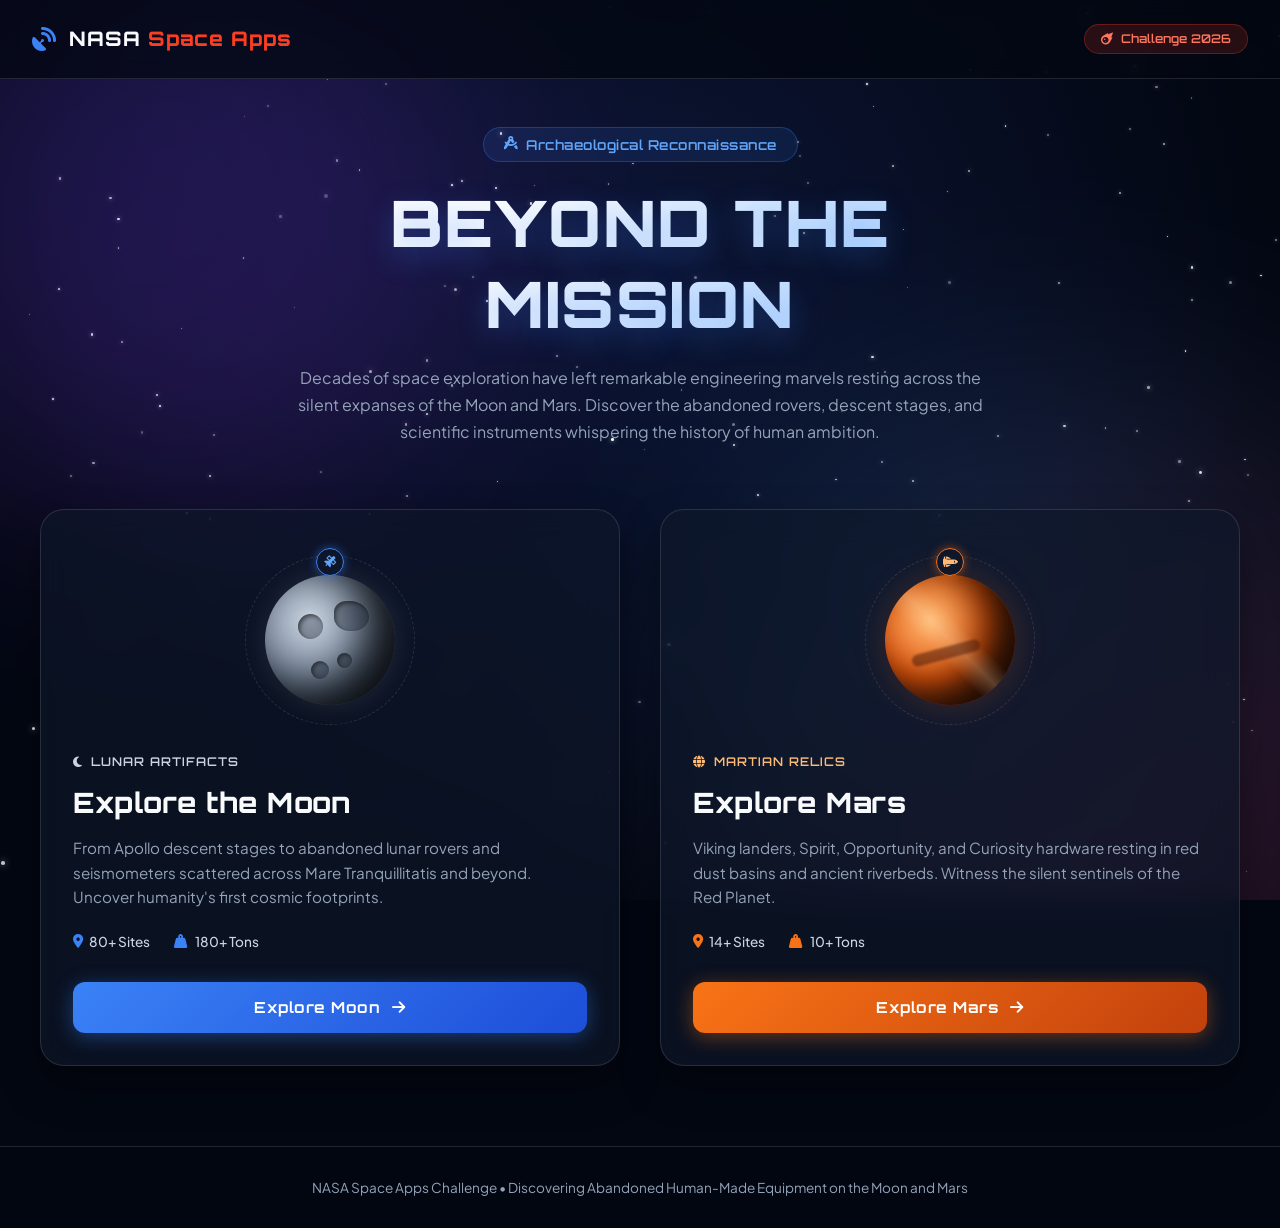
==== index.html @ 648ccd18 "Initial project upload" ====
﻿<!DOCTYPE html>
<html lang="en">
<head>
    <meta charset="UTF-8">
    <meta name="viewport" content="width=device-width, initial-scale=1.0">
    <title>Beyond the Mission | NASA Space Apps Challenge</title>
    <link rel="stylesheet" href="style.css">
    <link rel="preconnect" href="https://fonts.googleapis.com">
    <link rel="preconnect" href="https://fonts.gstatic.com" crossorigin>
    <link href="https://fonts.googleapis.com/css2?family=Orbitron:wght@400;600;800;900&family=Plus+Jakarta+Sans:wght@300;400;500;600;700&display=swap" rel="stylesheet">
    <link rel="stylesheet" href="https://cdnjs.cloudflare.com/ajax/libs/font-awesome/6.4.0/css/all.min.css">
</head>
<body>
    <div class="space-background">
        <div id="stars"></div>
        <div id="stars2"></div>
        <div id="stars3"></div>
        <div class="nebula nebula-1"></div>
        <div class="nebula nebula-2"></div>
    </div>

    <header class="site-header">
        <div class="nav-container">
            <div class="logo">
                <i class="fa-solid fa-satellite-dish spinning-slow"></i>
                <span>NASA <span class="highlight">Space Apps</span></span>
            </div>
            <div class="nav-badge">
                <i class="fa-solid fa-meteor"></i> Challenge 2026
            </div>
        </div>
    </header>

    <main class="main-content">
        <section class="hero-section">
            <div class="hero-badge">
                <i class="fa-solid fa-compass-drafting"></i> Archaeological Reconnaissance
            </div>
            <h1 class="hero-title">Beyond the Mission</h1>
            <p class="hero-subtitle">
                Decades of space exploration have left remarkable engineering marvels resting across the silent expanses of the Moon and Mars. Discover the abandoned rovers, descent stages, and scientific instruments whispering the history of human ambition.
            </p>
        </section>

        <section class="cards-grid">
            <!-- Moon Card -->
            <div class="planet-card moon-card" data-planet="moon">
                <div class="card-glow"></div>
                <div class="visual-container">
                    <div class="planet-sphere moon-sphere">
                        <div class="crater c1"></div>
                        <div class="crater c2"></div>
                        <div class="crater c3"></div>
                        <div class="crater c4"></div>
                        <div class="surface-texture"></div>
                    </div>
                    <div class="orbit-ring">
                        <div class="orbit-satellite"><i class="fa-solid fa-satellite"></i></div>
                    </div>
                </div>
                <div class="card-content">
                    <div class="card-tag"><i class="fa-solid fa-moon"></i> Lunar Artifacts</div>
                    <h2>Explore the Moon</h2>
                    <p>
                        From Apollo descent stages to abandoned lunar rovers and seismometers scattered across Mare Tranquillitatis and beyond. Uncover humanity's first cosmic footprints.
                    </p>
                    <div class="card-stats">
                        <span><i class="fa-solid fa-location-dot"></i> 80+ Sites</span>
                        <span><i class="fa-solid fa-weight-hanging"></i> 180+ Tons</span>
                    </div>
                    <a href="moon.html" class="explore-btn moon-btn" style="text-decoration: none;">
                        <span>Explore Moon</span>
                        <i class="fa-solid fa-arrow-right"></i>
                    </a>
                </div>
            </div>

            <!-- Mars Card -->
            <div class="planet-card mars-card" data-planet="mars">
                <div class="card-glow"></div>
                <div class="visual-container">
                    <div class="planet-sphere mars-sphere">
                        <div class="mars-dust"></div>
                        <div class="mars-canyon"></div>
                        <div class="surface-texture"></div>
                    </div>
                    <div class="orbit-ring">
                        <div class="orbit-satellite mars-sat"><i class="fa-solid fa-space-shuttle"></i></div>
                    </div>
                </div>
                <div class="card-content">
                    <div class="card-tag"><i class="fa-solid fa-globe"></i> Martian Relics</div>
                    <h2>Explore Mars</h2>
                    <p>
                        Viking landers, Spirit, Opportunity, and Curiosity hardware resting in red dust basins and ancient riverbeds. Witness the silent sentinels of the Red Planet.
                    </p>
                    <div class="card-stats">
                        <span><i class="fa-solid fa-location-dot"></i> 14+ Sites</span>
                        <span><i class="fa-solid fa-weight-hanging"></i> 10+ Tons</span>
                    </div>
                    <a href="mars.html" class="explore-btn mars-btn" style="text-decoration: none;">
                        <span>Explore Mars</span>
                        <i class="fa-solid fa-arrow-right"></i>
                    </a>
                </div>
            </div>
        </section>
    </main>

    <footer class="site-footer">
        <p>NASA Space Apps Challenge &bull; Discovering Abandoned Human-Made Equipment on the Moon and Mars</p>
    </footer>

    <script src="script.js"></script>
</body>
</html>
---- style.css ----
﻿/* CSS Reset & Variables */
* {
    margin: 0;
    padding: 0;
    box-sizing: border-box;
}

:root {
    --bg-deep: #030712;
    --primary-blue: #3b82f6;
    --nasa-blue: #0b3d91;
    --nasa-red: #fc3d21;
    --moon-accent: #e2e8f0;
    --mars-accent: #f97316;
    --glass-bg: rgba(15, 23, 42, 0.65);
    --glass-border: rgba(255, 255, 255, 0.12);
    --glass-border-hover: rgba(59, 130, 246, 0.5);
    --text-main: #f8fafc;
    --text-muted: #94a3b8;
    --font-heading: "Orbitron", sans-serif;
    --font-body: "Plus Jakarta Sans", sans-serif;
}

body {
    background-color: var(--bg-deep);
    color: var(--text-main);
    font-family: var(--font-body);
    min-height: 100vh;
    overflow-x: hidden;
    position: relative;
    display: flex;
    flex-direction: column;
}

.space-background {
    position: fixed;
    top: 0;
    left: 0;
    width: 100%;
    height: 100%;
    z-index: -1;
    overflow: hidden;
    background: radial-gradient(circle at 50% 30%, #0c1535 0%, #030712 70%);
}

#stars, #stars2, #stars3 {
    position: absolute;
    top: 0;
    left: 0;
    right: 0;
    bottom: 0;
    width: 100%;
    height: 100%;
    display: block;
}

.nebula {
    position: absolute;
    border-radius: 50%;
    filter: blur(120px);
    opacity: 0.25;
    pointer-events: none;
}

.nebula-1 {
    width: 600px;
    height: 600px;
    background: linear-gradient(135deg, #4f46e5, #9333ea);
    top: -10%;
    left: -10%;
    animation: floatNebula 20s ease-in-out infinite alternate;
}

.nebula-2 {
    width: 700px;
    height: 700px;
    background: linear-gradient(135deg, #0284c7, #e11d48);
    bottom: -20%;
    right: -10%;
    animation: floatNebula 25s ease-in-out infinite alternate-reverse;
}

@keyframes floatNebula {
    0% { transform: translate(0, 0) scale(1); }
    100% { transform: translate(50px, 40px) scale(1.1); }
}

.site-header {
    width: 100%;
    padding: 1.5rem 2rem;
    border-bottom: 1px solid var(--glass-border);
    backdrop-filter: blur(10px);
    background: rgba(3, 7, 18, 0.75);
    position: sticky;
    top: 0;
    z-index: 100;
}

.nav-container {
    max-width: 1300px;
    margin: 0 auto;
    display: flex;
    justify-content: space-between;
    align-items: center;
}

.logo {
    display: flex;
    align-items: center;
    gap: 0.75rem;
    font-family: var(--font-heading);
    font-weight: 800;
    font-size: 1.25rem;
    letter-spacing: 1px;
}

.logo i {
    color: var(--primary-blue);
    font-size: 1.5rem;
}

.logo .highlight {
    color: var(--nasa-red);
}

.spinning-slow {
    animation: spin 12s linear infinite;
}

@keyframes spin {
    from { transform: rotate(0deg); }
    to { transform: rotate(360deg); }
}

.nav-badge {
    background: rgba(252, 61, 33, 0.15);
    border: 1px solid rgba(252, 61, 33, 0.3);
    padding: 0.4rem 1rem;
    border-radius: 50px;
    font-family: var(--font-heading);
    font-size: 0.75rem;
    font-weight: 600;
    color: #ff765d;
    display: flex;
    align-items: center;
    gap: 0.5rem;
}

.main-content {
    flex: 1;
    max-width: 1300px;
    width: 100%;
    margin: 0 auto;
    padding: 3rem 2rem 5rem 2rem;
    display: flex;
    flex-direction: column;
    align-items: center;
    gap: 3rem;
}

.hero-section {
    text-align: center;
    max-width: 800px;
    display: flex;
    flex-direction: column;
    align-items: center;
    gap: 1.25rem;
    animation: fadeInDown 1s ease-out;
}

.hero-badge {
    background: rgba(59, 130, 246, 0.12);
    border: 1px solid rgba(59, 130, 246, 0.3);
    color: #60a5fa;
    padding: 0.5rem 1.25rem;
    border-radius: 50px;
    font-size: 0.85rem;
    font-weight: 600;
    font-family: var(--font-heading);
    letter-spacing: 0.5px;
    display: flex;
    align-items: center;
    gap: 0.5rem;
}

.hero-title {
    font-family: var(--font-heading);
    font-size: clamp(2.5rem, 5vw, 4.5rem);
    font-weight: 900;
    background: linear-gradient(135deg, #ffffff 30%, #93c5fd 100%);
    -webkit-background-clip: text;
    -webkit-text-fill-color: transparent;
    letter-spacing: 1.5px;
    text-transform: uppercase;
    text-shadow: 0 10px 30px rgba(59, 130, 246, 0.3);
}

.hero-subtitle {
    color: var(--text-muted);
    font-size: clamp(1rem, 1.2vw, 1.2rem);
    line-height: 1.7;
    max-width: 700px;
}

@keyframes fadeInDown {
    from { opacity: 0; transform: translateY(-20px); }
    to { opacity: 1; transform: translateY(0); }
}

.cards-grid {
    display: grid;
    grid-template-columns: repeat(auto-fit, minmax(340px, 1fr));
    gap: 2.5rem;
    width: 100%;
    max-width: 1200px;
    margin-top: 1rem;
}

.planet-card {
    background: var(--glass-bg);
    border: 1px solid var(--glass-border);
    border-radius: 24px;
    padding: 2.5rem 2rem 2rem 2rem;
    position: relative;
    overflow: hidden;
    backdrop-filter: blur(16px);
    -webkit-backdrop-filter: blur(16px);
    display: flex;
    flex-direction: column;
    align-items: center;
    transition: all 0.4s cubic-bezier(0.16, 1, 0.3, 1);
    box-shadow: 0 20px 40px rgba(0, 0, 0, 0.4);
}

.planet-card:hover {
    transform: translateY(-8px);
    border-color: var(--glass-border-hover);
    box-shadow: 0 30px 60px rgba(11, 61, 145, 0.25);
}

.card-glow {
    position: absolute;
    top: 0;
    left: 50%;
    transform: translateX(-50%);
    width: 150px;
    height: 150px;
    border-radius: 50%;
    filter: blur(50px);
    opacity: 0.15;
    pointer-events: none;
    transition: opacity 0.4s ease;
}

.moon-card:hover .card-glow {
    background: #e2e8f0;
    opacity: 0.25;
}

.mars-card:hover .card-glow {
    background: #f97316;
    opacity: 0.3;
}

.visual-container {
    width: 100%;
    height: 180px;
    position: relative;
    display: flex;
    justify-content: center;
    align-items: center;
    margin-bottom: 1.5rem;
}

.planet-sphere {
    width: 130px;
    height: 130px;
    border-radius: 50%;
    position: relative;
    box-shadow: inset -25px -15px 40px rgba(0, 0, 0, 0.8), 0 0 30px rgba(255, 255, 255, 0.1);
    animation: floatPlanet 6s ease-in-out infinite alternate;
}

@keyframes floatPlanet {
    0% { transform: translateY(0px) rotate(0deg); }
    100% { transform: translateY(-10px) rotate(3deg); }
}

.moon-sphere {
    background: radial-gradient(circle at 35% 35%, #cbd5e1 0%, #64748b 60%, #1e293b 100%);
}

.crater {
    position: absolute;
    border-radius: 50%;
    background: rgba(15, 23, 42, 0.35);
    box-shadow: inset 2px 2px 4px rgba(0, 0, 0, 0.5), 0 0 2px rgba(255, 255, 255, 0.1);
}

.c1 { width: 25px; height: 25px; top: 30%; left: 25%; }
.c2 { width: 15px; height: 15px; top: 60%; left: 55%; }
.c3 { width: 35px; height: 30px; top: 20%; right: 20%; border-radius: 40% 60% 50% 50%; }
.c4 { width: 18px; height: 18px; bottom: 20%; left: 35%; }

.mars-sphere {
    background: radial-gradient(circle at 35% 35%, #fdba74 0%, #ea580c 50%, #7c2d12 90%, #431407 100%);
    box-shadow: inset -25px -15px 40px rgba(0, 0, 0, 0.85), 0 0 35px rgba(249, 115, 22, 0.2);
}

.mars-dust {
    position: absolute;
    width: 100%;
    height: 100%;
    border-radius: 50%;
    background: linear-gradient(45deg, transparent 40%, rgba(254, 215, 170, 0.25) 50%, transparent 60%);
    animation: rotateDust 15s linear infinite;
}

@keyframes rotateDust {
    from { transform: rotate(0deg); }
    to { transform: rotate(360deg); }
}

.mars-canyon {
    position: absolute;
    width: 70px;
    height: 12px;
    background: rgba(67, 20, 7, 0.5);
    border-radius: 10px;
    top: 55%;
    left: 20%;
    transform: rotate(-15deg);
    filter: blur(1px);
}

.orbit-ring {
    position: absolute;
    width: 170px;
    height: 170px;
    border: 1px dashed rgba(255, 255, 255, 0.12);
    border-radius: 50%;
    animation: spinOrbit 20s linear infinite;
}

@keyframes spinOrbit {
    from { transform: rotate(0deg); }
    to { transform: rotate(360deg); }
}

.orbit-satellite {
    position: absolute;
    top: -8px;
    left: 50%;
    transform: translateX(-50%);
    background: rgba(15, 23, 42, 0.9);
    border: 1px solid var(--primary-blue);
    color: #60a5fa;
    width: 28px;
    height: 28px;
    border-radius: 50%;
    display: flex;
    justify-content: center;
    align-items: center;
    font-size: 0.75rem;
    box-shadow: 0 0 10px rgba(59, 130, 246, 0.5);
}

.mars-sat {
    border-color: var(--mars-accent);
    color: #fdba74;
    box-shadow: 0 0 10px rgba(249, 115, 22, 0.5);
}

.card-content {
    width: 100%;
    display: flex;
    flex-direction: column;
    align-items: flex-start;
    gap: 1rem;
}

.card-tag {
    font-family: var(--font-heading);
    font-size: 0.75rem;
    font-weight: 600;
    text-transform: uppercase;
    letter-spacing: 1px;
    display: flex;
    align-items: center;
    gap: 0.5rem;
}

.moon-card .card-tag { color: #cbd5e1; }
.mars-card .card-tag { color: #fdba74; }

.card-content h2 {
    font-family: var(--font-heading);
    font-size: 1.75rem;
    font-weight: 800;
    letter-spacing: 0.5px;
}

.card-content p {
    color: var(--text-muted);
    font-size: 0.95rem;
    line-height: 1.6;
}

.card-stats {
    display: flex;
    gap: 1.5rem;
    margin: 0.5rem 0;
    font-size: 0.85rem;
    color: #cbd5e1;
    font-weight: 500;
}

.card-stats span {
    display: flex;
    align-items: center;
    gap: 0.4rem;
}

.card-stats i {
    color: var(--primary-blue);
}

.mars-card .card-stats i {
    color: var(--mars-accent);
}

.explore-btn {
    width: 100%;
    padding: 1rem;
    border-radius: 12px;
    font-family: var(--font-heading);
    font-weight: 700;
    font-size: 0.95rem;
    letter-spacing: 0.5px;
    cursor: pointer;
    display: flex;
    justify-content: center;
    align-items: center;
    gap: 0.75rem;
    transition: all 0.3s ease;
    border: none;
    margin-top: 0.5rem;
}

.moon-btn {
    background: linear-gradient(135deg, #3b82f6, #1d4ed8);
    color: white;
    box-shadow: 0 4px 20px rgba(59, 130, 246, 0.4);
}

.moon-btn:hover {
    background: linear-gradient(135deg, #60a5fa, #2563eb);
    box-shadow: 0 6px 25px rgba(59, 130, 246, 0.6);
    transform: translateY(-2px);
}

.mars-btn {
    background: linear-gradient(135deg, #f97316, #c2410c);
    color: white;
    box-shadow: 0 4px 20px rgba(249, 115, 22, 0.4);
}

.mars-btn:hover {
    background: linear-gradient(135deg, #fb923c, #ea580c);
    box-shadow: 0 6px 25px rgba(249, 115, 22, 0.6);
    transform: translateY(-2px);
}

.explore-btn i {
    transition: transform 0.3s ease;
}

.explore-btn:hover i {
    transform: translateX(5px);
}

.site-footer {
    width: 100%;
    padding: 2rem;
    text-align: center;
    border-top: 1px solid var(--glass-border);
    background: rgba(3, 7, 18, 0.8);
    color: var(--text-muted);
    font-size: 0.85rem;
}

.modal-overlay {
    position: fixed;
    top: 0;
    left: 0;
    width: 100%;
    height: 100%;
    background: rgba(3, 7, 18, 0.85);
    backdrop-filter: blur(8px);
    display: flex;
    justify-content: center;
    align-items: center;
    z-index: 1000;
    opacity: 0;
    visibility: hidden;
    transition: all 0.3s ease;
}

.modal-overlay.active {
    opacity: 1;
    visibility: visible;
}

.modal-card {
    background: #0f172a;
    border: 1px solid var(--glass-border-hover);
    border-radius: 24px;
    padding: 2.5rem;
    max-width: 450px;
    width: 90%;
    text-align: center;
    display: flex;
    flex-direction: column;
    align-items: center;
    gap: 1.25rem;
    box-shadow: 0 25px 50px rgba(0, 0, 0, 0.7);
    transform: scale(0.9);
    transition: transform 0.3s cubic-bezier(0.16, 1, 0.3, 1);
}

.modal-overlay.active .modal-card {
    transform: scale(1);
}

.modal-icon {
    width: 60px;
    height: 60px;
    border-radius: 50%;
    background: rgba(59, 130, 246, 0.15);
    color: var(--primary-blue);
    font-size: 1.5rem;
    display: flex;
    justify-content: center;
    align-items: center;
    border: 1px solid rgba(59, 130, 246, 0.3);
}

.modal-card h3 {
    font-family: var(--font-heading);
    font-size: 1.5rem;
    font-weight: 700;
}

.modal-card p {
    color: var(--text-muted);
    font-size: 0.95rem;
    line-height: 1.6;
}

.modal-close-btn {
    background: var(--primary-blue);
    color: white;
    border: none;
    padding: 0.75rem 1.5rem;
    border-radius: 10px;
    font-family: var(--font-heading);
    font-weight: 600;
    font-size: 0.9rem;
    cursor: pointer;
    transition: background 0.2s ease;
    width: 100%;
}

.modal-close-btn:hover {
    background: #2563eb;
}

@media (max-width: 768px) {
    .site-header {
        padding: 1rem;
    }

    .main-content {
        padding: 2rem 1rem 3rem 1rem;
        gap: 2rem;
    }

    .cards-grid {
        grid-template-columns: 1fr;
        gap: 2rem;
    }

    .planet-card {
        padding: 2rem 1.5rem 1.5rem 1.5rem;
    }
}
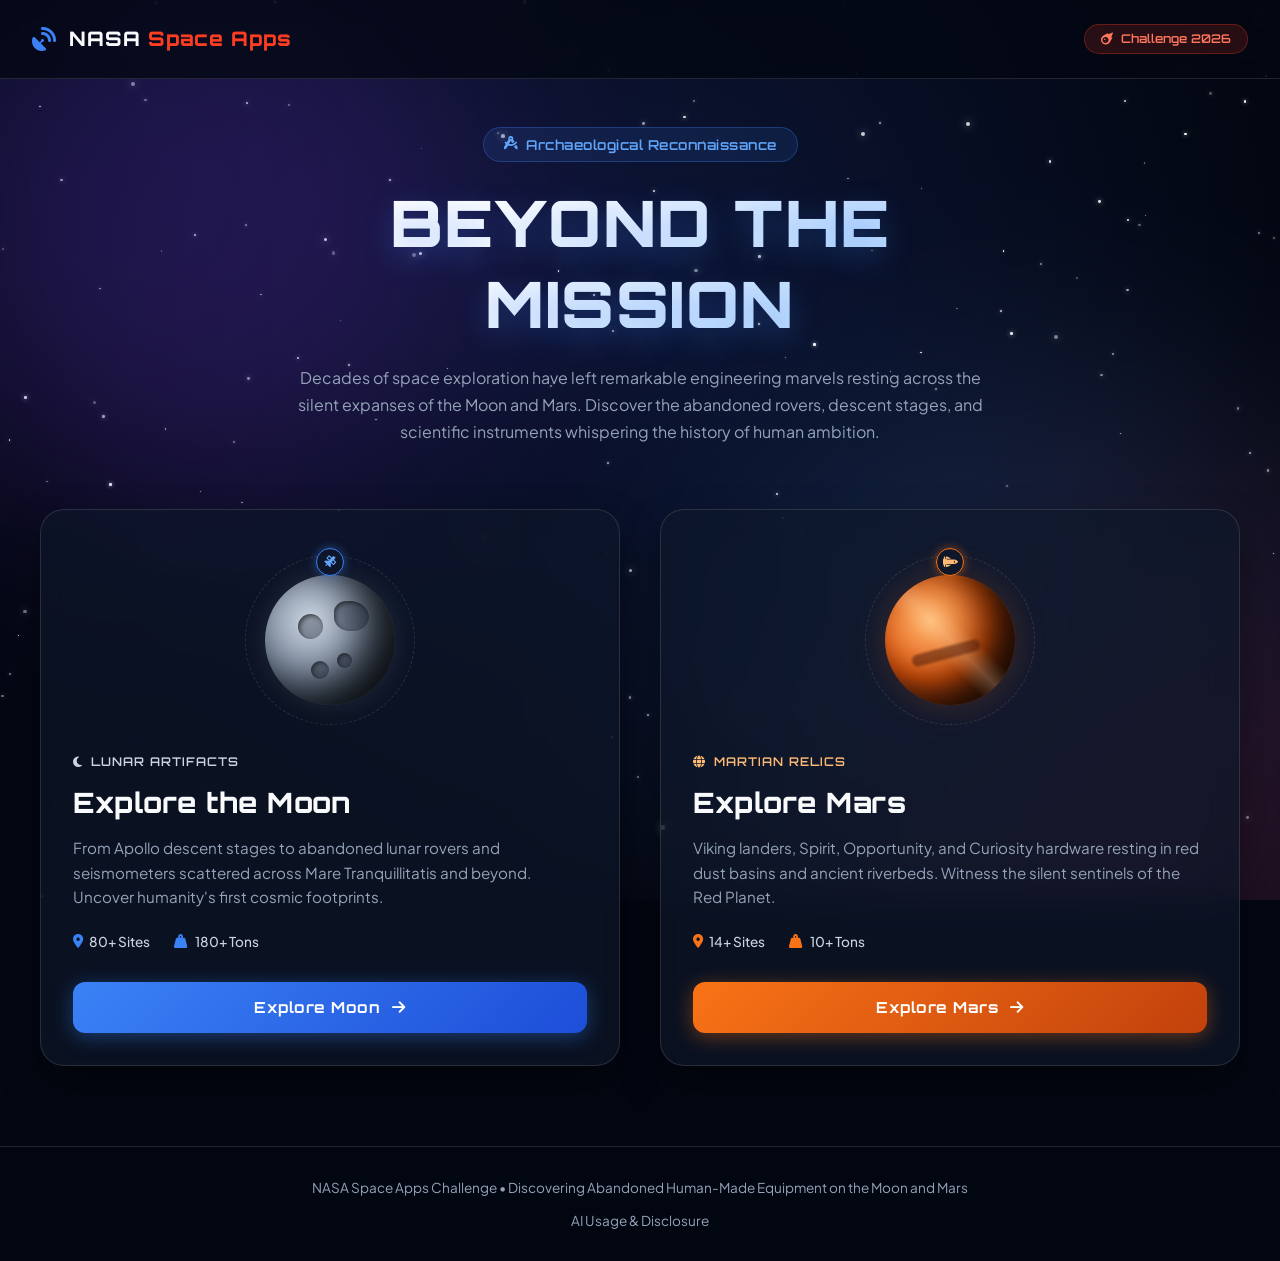
==== commit 3517a6fe: "Added AI Usage and Disclosure Page" ====
--- a/index.html
+++ b/index.html
@@ -109,6 +109,7 @@
 
     <footer class="site-footer">
         <p>NASA Space Apps Challenge &bull; Discovering Abandoned Human-Made Equipment on the Moon and Mars</p>
+        <p style="margin-top: 1rem;"><a href="ai-disclosure.html" style="color: var(--text-muted); text-decoration: none;">AI Usage & Disclosure</a></p>
     </footer>
 
     <script src="script.js"></script>
--- a/style.css
+++ b/style.css
@@ -594,3 +594,8 @@
         padding: 2rem 1.5rem 1.5rem 1.5rem;
     }
 }
+#nasaGalleryContainer {
+    height: auto !important;
+    min-height: 400px;
+    overflow: visible !important;
+}
